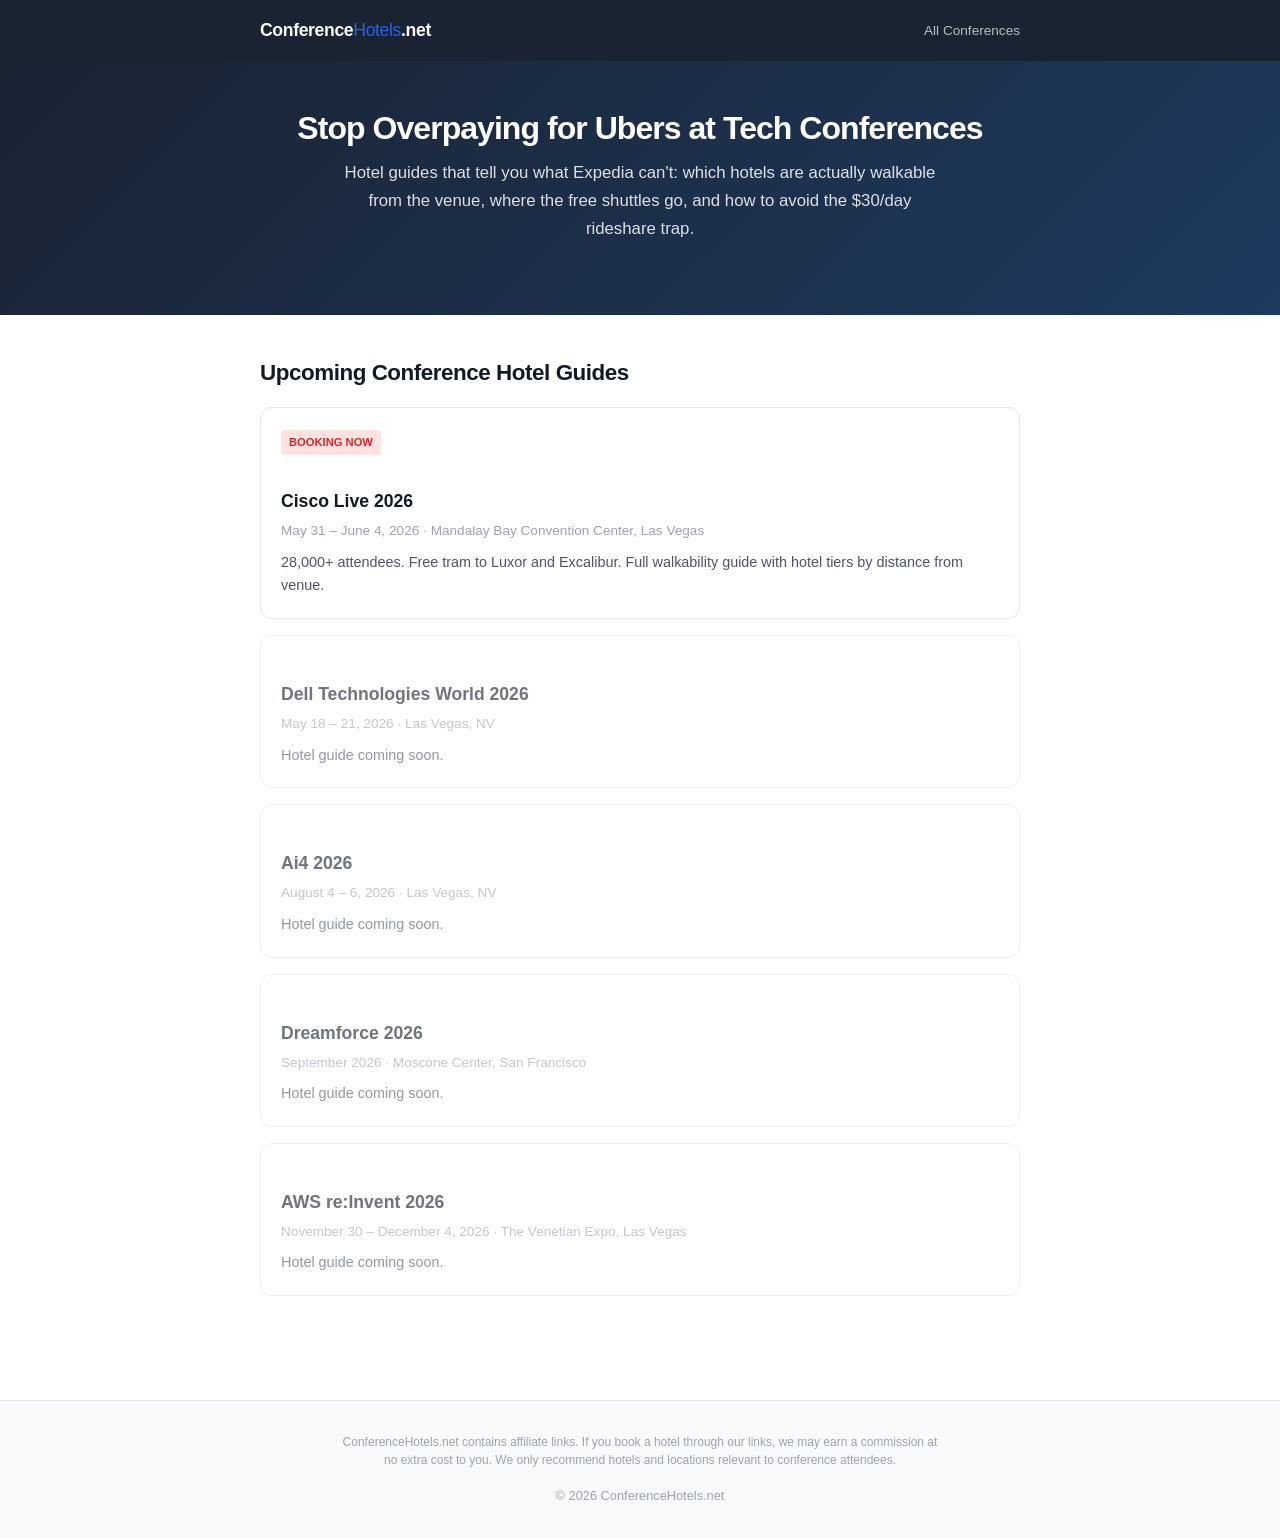
==== index.html @ 60aaa9cd "Add files via upload" ====
<!DOCTYPE html>
<html lang="en">
<head>
    <meta charset="UTF-8">
    <meta name="viewport" content="width=device-width, initial-scale=1.0">
    <title>Conference Hotels — Hotel Guides for Tech Conferences 2026</title>
    <meta name="description" content="Find the best hotels near major tech conferences. Walkability guides, transport tips, and booking links for Cisco Live, AWS re:Invent, Dreamforce, and more.">
    <link rel="canonical" href="https://conferencehotels.net/">
    <meta property="og:title" content="Conference Hotels — Where to Stay for Tech Conferences 2026">
    <meta property="og:description" content="Hotel guides with walkability info for major tech conferences. Stop overpaying for Ubers.">
    <meta property="og:url" content="https://conferencehotels.net/">
    <meta property="og:type" content="website">
    <link rel="stylesheet" href="styles.css">
</head>
<body>
    <header>
        <div class="container">
            <a href="/" class="logo">Conference<span>Hotels</span>.net</a>
            <nav>
                <a href="/">All Conferences</a>
            </nav>
        </div>
    </header>

    <section class="hero">
        <div class="container">
            <h1>Stop Overpaying for Ubers at Tech Conferences</h1>
            <p>Hotel guides that tell you what Expedia can't: which hotels are actually walkable from the venue, where the free shuttles go, and how to avoid the $30/day rideshare trap.</p>
        </div>
    </section>

    <div class="content">
        <div class="container">
            <h2>Upcoming Conference Hotel Guides</h2>

            <a href="/conferences/cisco-live-2026" class="conf-card">
                <span class="conf-badge">Booking Now</span>
                <h3>Cisco Live 2026</h3>
                <div class="conf-card-meta">May 31 – June 4, 2026 · Mandalay Bay Convention Center, Las Vegas</div>
                <p>28,000+ attendees. Free tram to Luxor and Excalibur. Full walkability guide with hotel tiers by distance from venue.</p>
            </a>

            <a href="#" class="conf-card" style="opacity:0.6; pointer-events:none;">
                <h3>Dell Technologies World 2026</h3>
                <div class="conf-card-meta">May 18 – 21, 2026 · Las Vegas, NV</div>
                <p>Hotel guide coming soon.</p>
            </a>

            <a href="#" class="conf-card" style="opacity:0.6; pointer-events:none;">
                <h3>Ai4 2026</h3>
                <div class="conf-card-meta">August 4 – 6, 2026 · Las Vegas, NV</div>
                <p>Hotel guide coming soon.</p>
            </a>

            <a href="#" class="conf-card" style="opacity:0.6; pointer-events:none;">
                <h3>Dreamforce 2026</h3>
                <div class="conf-card-meta">September 2026 · Moscone Center, San Francisco</div>
                <p>Hotel guide coming soon.</p>
            </a>

            <a href="#" class="conf-card" style="opacity:0.6; pointer-events:none;">
                <h3>AWS re:Invent 2026</h3>
                <div class="conf-card-meta">November 30 – December 4, 2026 · The Venetian Expo, Las Vegas</div>
                <p>Hotel guide coming soon.</p>
            </a>
        </div>
    </div>

    <footer>
        <div class="container">
            <p class="disclosure">ConferenceHotels.net contains affiliate links. If you book a hotel through our links, we may earn a commission at no extra cost to you. We only recommend hotels and locations relevant to conference attendees.</p>
            <p>&copy; 2026 ConferenceHotels.net</p>
        </div>
    </footer>
</body>
</html>
---- styles.css ----
/* Conference Hotels — Clean, professional, trust-forward design */
:root {
  --navy: #1a2332;
  --blue: #2563eb;
  --blue-light: #dbeafe;
  --green: #059669;
  --green-light: #d1fae5;
  --amber: #d97706;
  --amber-light: #fef3c7;
  --red: #dc2626;
  --red-light: #fee2e2;
  --gray-50: #f9fafb;
  --gray-100: #f3f4f6;
  --gray-200: #e5e7eb;
  --gray-400: #9ca3af;
  --gray-600: #4b5563;
  --gray-800: #1f2937;
  --gray-900: #111827;
  --font: -apple-system, BlinkMacSystemFont, 'Segoe UI', Roboto, sans-serif;
  --max-w: 800px;
}

* { margin: 0; padding: 0; box-sizing: border-box; }

body {
  font-family: var(--font);
  color: var(--gray-800);
  line-height: 1.65;
  background: #fff;
}

a { color: var(--blue); text-decoration: none; }
a:hover { text-decoration: underline; }

.container { max-width: var(--max-w); margin: 0 auto; padding: 0 1.25rem; }

/* Header */
header {
  background: var(--navy);
  color: #fff;
  padding: 1rem 0;
}
header .container {
  display: flex;
  justify-content: space-between;
  align-items: center;
}
.logo {
  font-size: 1.1rem;
  font-weight: 700;
  color: #fff;
  text-decoration: none;
  letter-spacing: -0.02em;
}
.logo span { color: var(--blue); font-weight: 400; }
header nav a {
  color: rgba(255,255,255,0.7);
  margin-left: 1.5rem;
  font-size: 0.85rem;
}
header nav a:hover { color: #fff; text-decoration: none; }

/* Hero */
.hero {
  background: linear-gradient(135deg, var(--navy) 0%, #1e3a5f 100%);
  color: #fff;
  padding: 3rem 0;
  text-align: center;
}
.hero h1 {
  font-size: 2rem;
  font-weight: 800;
  margin-bottom: 0.75rem;
  letter-spacing: -0.03em;
  line-height: 1.2;
}
.hero p {
  font-size: 1.05rem;
  opacity: 0.85;
  max-width: 600px;
  margin: 0 auto 1.5rem;
}

/* Conference Page Hero */
.conf-hero {
  background: linear-gradient(135deg, var(--navy) 0%, #1e3a5f 100%);
  color: #fff;
  padding: 2.5rem 0 2rem;
}
.conf-hero h1 {
  font-size: 1.8rem;
  font-weight: 800;
  letter-spacing: -0.02em;
  margin-bottom: 0.5rem;
  line-height: 1.2;
}
.conf-meta {
  display: flex;
  gap: 1.5rem;
  flex-wrap: wrap;
  font-size: 0.9rem;
  opacity: 0.85;
  margin-top: 0.75rem;
}
.conf-meta span::before {
  margin-right: 0.35rem;
}

/* CTA Button */
.cta {
  display: inline-block;
  background: var(--blue);
  color: #fff;
  padding: 0.75rem 1.5rem;
  border-radius: 8px;
  font-weight: 600;
  font-size: 0.95rem;
  text-decoration: none;
  transition: background 0.2s;
}
.cta:hover { background: #1d4ed8; text-decoration: none; }
.cta-outline {
  background: transparent;
  border: 2px solid rgba(255,255,255,0.5);
  color: #fff;
}
.cta-outline:hover { border-color: #fff; background: rgba(255,255,255,0.1); }

/* Content sections */
.content { padding: 2.5rem 0; }
.content h2 {
  font-size: 1.4rem;
  font-weight: 700;
  margin-bottom: 1rem;
  letter-spacing: -0.02em;
  color: var(--gray-900);
}
.content h3 {
  font-size: 1.1rem;
  font-weight: 600;
  margin: 1.5rem 0 0.5rem;
  color: var(--gray-900);
}
.content p { margin-bottom: 1rem; color: var(--gray-600); }

/* Hotel tier cards */
.tier {
  border: 1px solid var(--gray-200);
  border-radius: 12px;
  padding: 1.25rem;
  margin-bottom: 1rem;
}
.tier-header {
  display: flex;
  align-items: center;
  gap: 0.75rem;
  margin-bottom: 0.75rem;
}
.tier-badge {
  display: inline-block;
  padding: 0.25rem 0.75rem;
  border-radius: 20px;
  font-size: 0.75rem;
  font-weight: 700;
  text-transform: uppercase;
  letter-spacing: 0.04em;
}
.tier-connected { border-color: #bbf7d0; background: var(--green-light); }
.tier-connected .tier-badge { background: var(--green); color: #fff; }
.tier-walkable { border-color: var(--blue-light); background: #f0f7ff; }
.tier-walkable .tier-badge { background: var(--blue); color: #fff; }
.tier-monorail { border-color: var(--amber-light); background: #fffbeb; }
.tier-monorail .tier-badge { background: var(--amber); color: #fff; }
.tier-rideshare { border-color: var(--gray-200); }
.tier-rideshare .tier-badge { background: var(--gray-600); color: #fff; }

.tier h3 { margin: 0 0 0.25rem; font-size: 1rem; }
.tier p { font-size: 0.9rem; margin-bottom: 0.75rem; }

/* Hotel list inside tier */
.hotel-list {
  list-style: none;
  padding: 0;
}
.hotel-item {
  display: flex;
  justify-content: space-between;
  align-items: center;
  padding: 0.6rem 0;
  border-top: 1px solid var(--gray-100);
  gap: 0.75rem;
}
.hotel-item:first-child { border-top: none; }
.hotel-name {
  font-weight: 600;
  font-size: 0.9rem;
  color: var(--gray-800);
}
.hotel-detail {
  font-size: 0.8rem;
  color: var(--gray-400);
}
.hotel-link {
  font-size: 0.8rem;
  font-weight: 600;
  white-space: nowrap;
  background: var(--blue);
  color: #fff;
  padding: 0.35rem 0.75rem;
  border-radius: 6px;
}
.hotel-link:hover { background: #1d4ed8; text-decoration: none; }

/* Quick facts box */
.quick-facts {
  background: var(--gray-50);
  border: 1px solid var(--gray-200);
  border-radius: 12px;
  padding: 1.25rem;
  margin: 1.5rem 0;
}
.quick-facts h3 { margin: 0 0 0.75rem; }
.fact-grid {
  display: grid;
  grid-template-columns: 1fr 1fr;
  gap: 0.5rem;
}
.fact {
  font-size: 0.85rem;
  color: var(--gray-600);
}
.fact strong {
  color: var(--gray-800);
}

/* Main CTA block */
.cta-block {
  background: linear-gradient(135deg, var(--blue) 0%, #1d4ed8 100%);
  color: #fff;
  border-radius: 12px;
  padding: 1.5rem;
  text-align: center;
  margin: 2rem 0;
}
.cta-block h3 {
  color: #fff;
  margin: 0 0 0.5rem;
  font-size: 1.15rem;
}
.cta-block p {
  color: rgba(255,255,255,0.85);
  margin-bottom: 1rem;
  font-size: 0.9rem;
}
.cta-block .cta {
  background: #fff;
  color: var(--blue);
  font-size: 1rem;
  padding: 0.85rem 2rem;
}
.cta-block .cta:hover { background: var(--gray-100); }

/* Transport tip */
.transport-tip {
  background: var(--green-light);
  border-left: 4px solid var(--green);
  border-radius: 0 8px 8px 0;
  padding: 1rem 1.25rem;
  margin: 1.5rem 0;
  font-size: 0.9rem;
}
.transport-tip strong { color: var(--green); }

/* Conference cards on homepage */
.conf-card {
  display: block;
  border: 1px solid var(--gray-200);
  border-radius: 12px;
  padding: 1.25rem;
  margin-bottom: 1rem;
  text-decoration: none;
  color: var(--gray-800);
  transition: all 0.2s;
}
.conf-card:hover {
  border-color: var(--blue);
  box-shadow: 0 4px 12px rgba(37,99,235,0.1);
  text-decoration: none;
}
.conf-card h3 { font-size: 1.1rem; margin-bottom: 0.25rem; color: var(--gray-900); }
.conf-card-meta {
  font-size: 0.85rem;
  color: var(--gray-400);
  margin-bottom: 0.5rem;
}
.conf-card p { font-size: 0.9rem; color: var(--gray-600); margin: 0; }
.conf-card .conf-badge {
  display: inline-block;
  padding: 0.2rem 0.5rem;
  background: var(--red-light);
  color: var(--red);
  border-radius: 4px;
  font-size: 0.7rem;
  font-weight: 700;
  text-transform: uppercase;
  margin-bottom: 0.5rem;
}

/* Footer */
footer {
  background: var(--gray-50);
  border-top: 1px solid var(--gray-200);
  padding: 2rem 0;
  margin-top: 3rem;
  font-size: 0.8rem;
  color: var(--gray-400);
  text-align: center;
}
footer a { color: var(--gray-400); }
.disclosure {
  max-width: 600px;
  margin: 0 auto 1rem;
  font-size: 0.75rem;
  line-height: 1.5;
}

/* Mobile */
@media (max-width: 640px) {
  .hero h1, .conf-hero h1 { font-size: 1.4rem; }
  .conf-meta { font-size: 0.8rem; gap: 0.75rem; }
  .fact-grid { grid-template-columns: 1fr; }
  header .container { flex-direction: column; gap: 0.5rem; }
  header nav a { margin-left: 0.75rem; }
  .hotel-item { flex-direction: column; align-items: flex-start; gap: 0.4rem; }
}
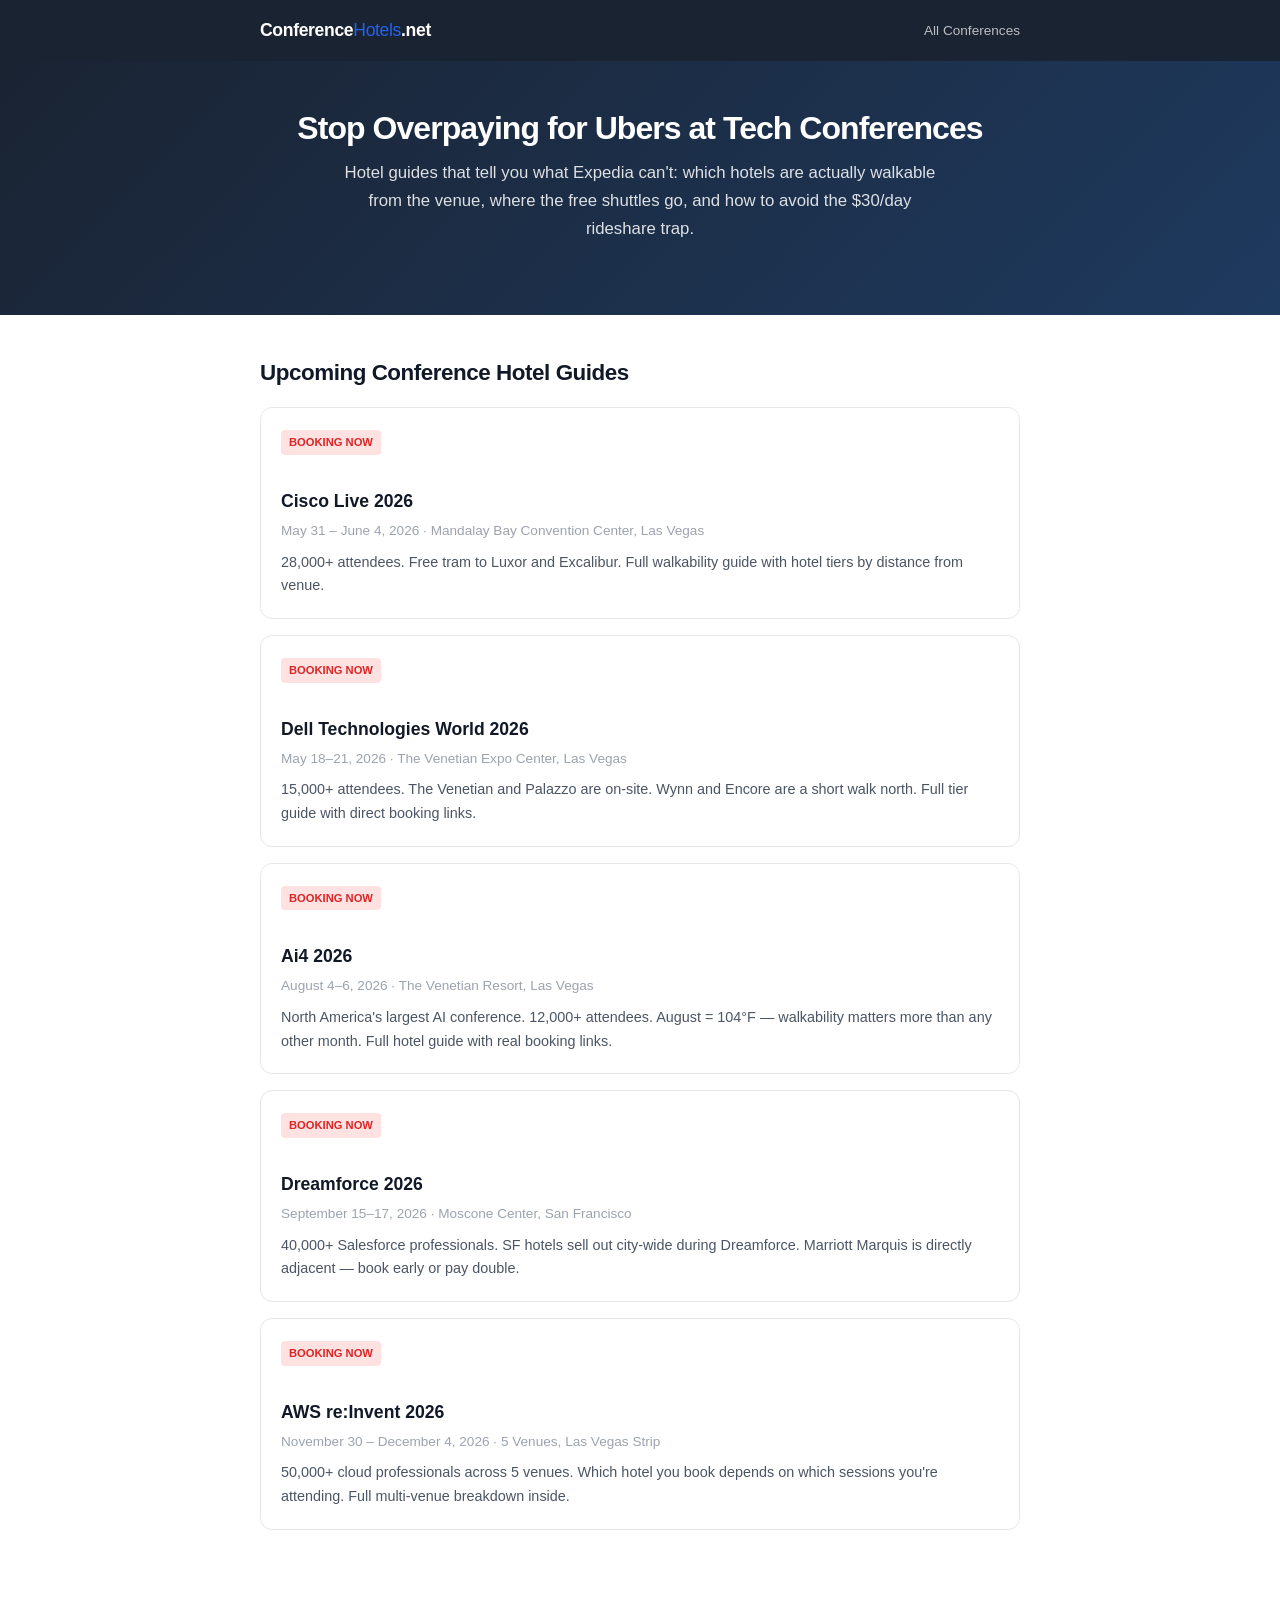
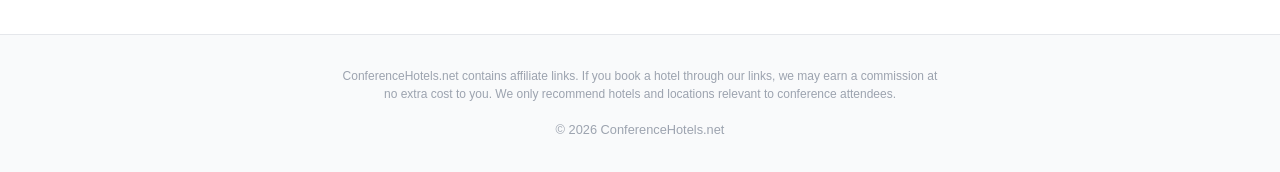
==== commit 8c7ca8af: "Add files via upload" ====
--- a/index.html
+++ b/index.html
@@ -4,8 +4,9 @@
     <meta charset="UTF-8">
     <meta name="viewport" content="width=device-width, initial-scale=1.0">
     <title>Conference Hotels — Hotel Guides for Tech Conferences 2026</title>
-    <meta name="description" content="Find the best hotels near major tech conferences. Walkability guides, transport tips, and booking links for Cisco Live, AWS re:Invent, Dreamforce, and more.">
+    <meta name="description" content="Find the best hotels near major tech conferences. Walkability guides, transport tips, and booking links for Cisco Live, Dell Technologies World, Ai4, Dreamforce, AWS re:Invent, and more.">
     <link rel="canonical" href="https://conferencehotels.net/">
+    <meta name="google-site-verification" content="J3U2SEmcypv307ivO7h_2_zQb-S7PcGPleN_Dxt6Fdo" />
     <meta property="og:title" content="Conference Hotels — Where to Stay for Tech Conferences 2026">
     <meta property="og:description" content="Hotel guides with walkability info for major tech conferences. Stop overpaying for Ubers.">
     <meta property="og:url" content="https://conferencehotels.net/">
@@ -40,28 +41,32 @@
                 <p>28,000+ attendees. Free tram to Luxor and Excalibur. Full walkability guide with hotel tiers by distance from venue.</p>
             </a>
 
-            <a href="#" class="conf-card" style="opacity:0.6; pointer-events:none;">
+            <a href="/conferences/dell-technologies-world-2026" class="conf-card">
+                <span class="conf-badge">Booking Now</span>
                 <h3>Dell Technologies World 2026</h3>
-                <div class="conf-card-meta">May 18 – 21, 2026 · Las Vegas, NV</div>
-                <p>Hotel guide coming soon.</p>
+                <div class="conf-card-meta">May 18–21, 2026 · The Venetian Expo Center, Las Vegas</div>
+                <p>15,000+ attendees. The Venetian and Palazzo are on-site. Wynn and Encore are a short walk north. Full tier guide with direct booking links.</p>
             </a>
 
-            <a href="#" class="conf-card" style="opacity:0.6; pointer-events:none;">
+            <a href="/conferences/ai4-2026" class="conf-card">
+                <span class="conf-badge">Booking Now</span>
                 <h3>Ai4 2026</h3>
-                <div class="conf-card-meta">August 4 – 6, 2026 · Las Vegas, NV</div>
-                <p>Hotel guide coming soon.</p>
+                <div class="conf-card-meta">August 4–6, 2026 · The Venetian Resort, Las Vegas</div>
+                <p>North America's largest AI conference. 12,000+ attendees. August = 104°F — walkability matters more than any other month. Full hotel guide with real booking links.</p>
             </a>
 
-            <a href="#" class="conf-card" style="opacity:0.6; pointer-events:none;">
+            <a href="/conferences/dreamforce-2026" class="conf-card">
+                <span class="conf-badge">Booking Now</span>
                 <h3>Dreamforce 2026</h3>
-                <div class="conf-card-meta">September 2026 · Moscone Center, San Francisco</div>
-                <p>Hotel guide coming soon.</p>
+                <div class="conf-card-meta">September 15–17, 2026 · Moscone Center, San Francisco</div>
+                <p>40,000+ Salesforce professionals. SF hotels sell out city-wide during Dreamforce. Marriott Marquis is directly adjacent — book early or pay double.</p>
             </a>
 
-            <a href="#" class="conf-card" style="opacity:0.6; pointer-events:none;">
+            <a href="/conferences/aws-reinvent-2026" class="conf-card">
+                <span class="conf-badge">Booking Now</span>
                 <h3>AWS re:Invent 2026</h3>
-                <div class="conf-card-meta">November 30 – December 4, 2026 · The Venetian Expo, Las Vegas</div>
-                <p>Hotel guide coming soon.</p>
+                <div class="conf-card-meta">November 30 – December 4, 2026 · 5 Venues, Las Vegas Strip</div>
+                <p>50,000+ cloud professionals across 5 venues. Which hotel you book depends on which sessions you're attending. Full multi-venue breakdown inside.</p>
             </a>
         </div>
     </div>
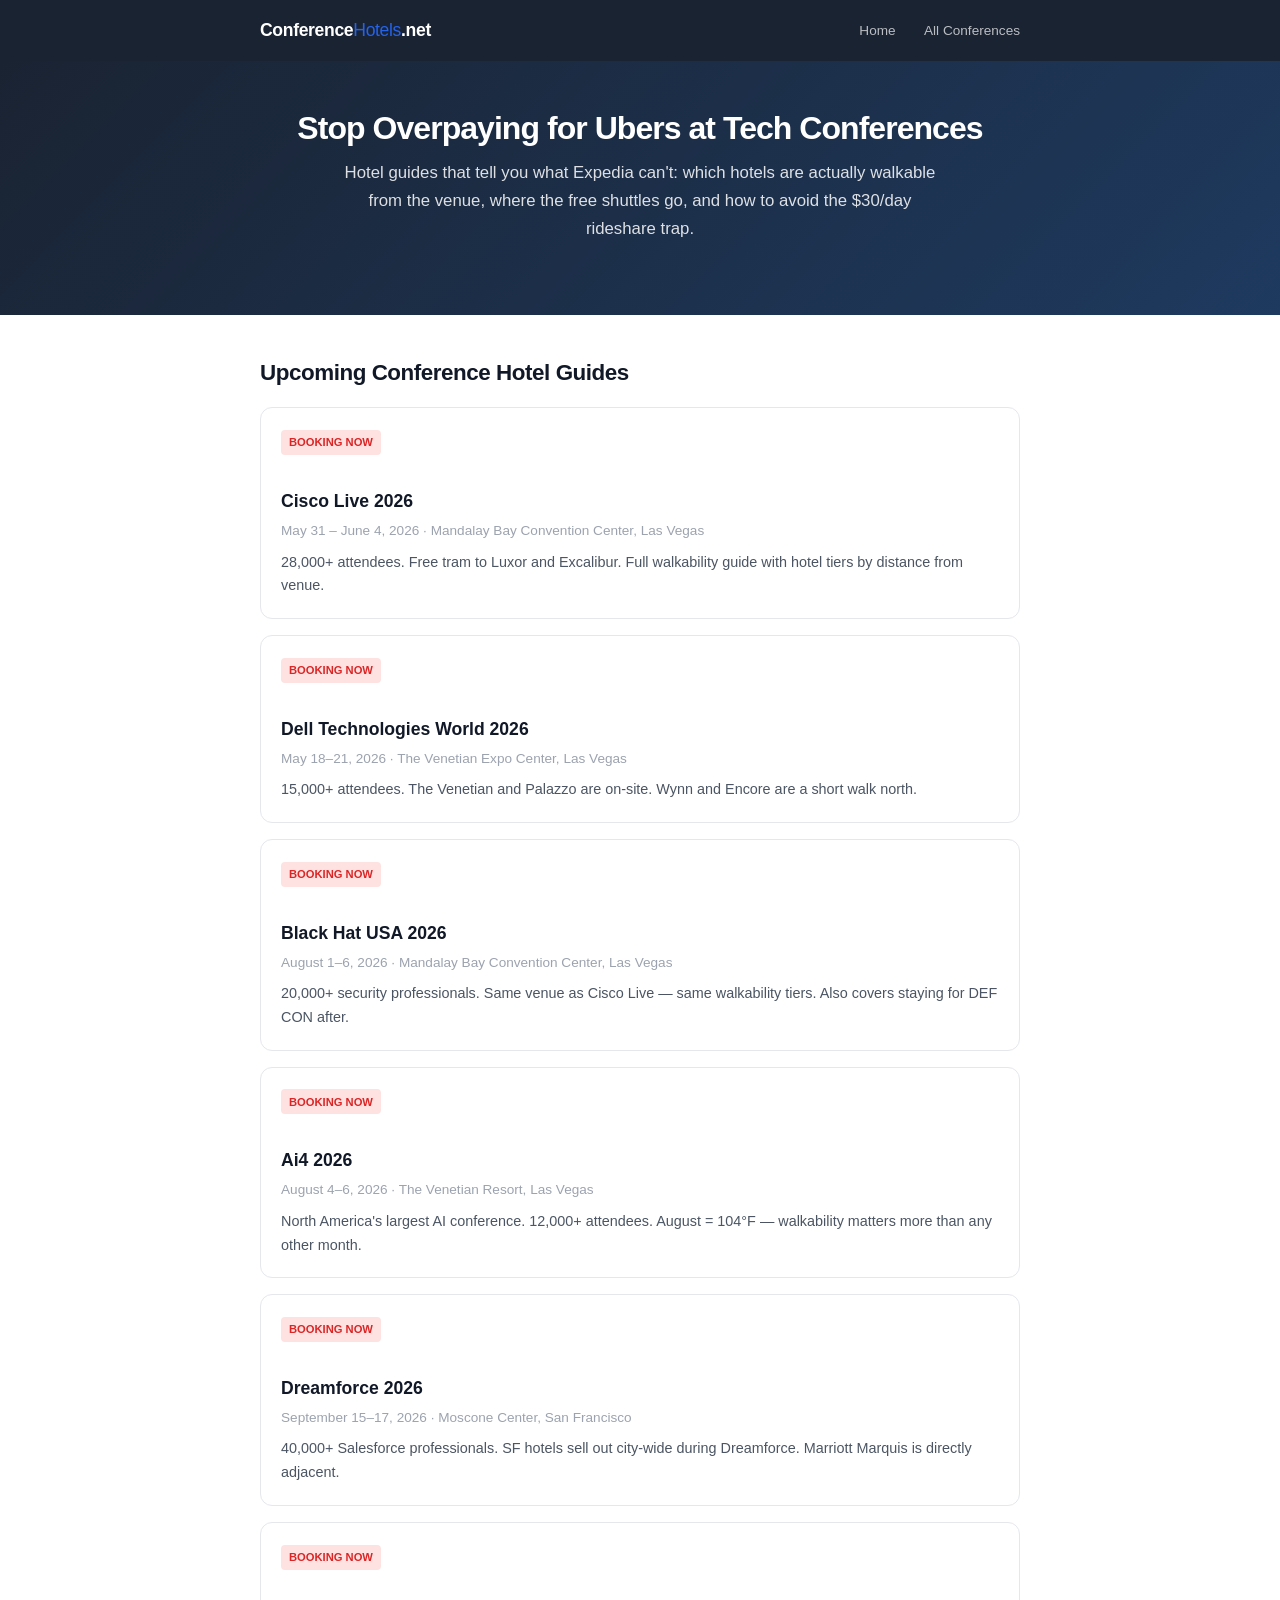
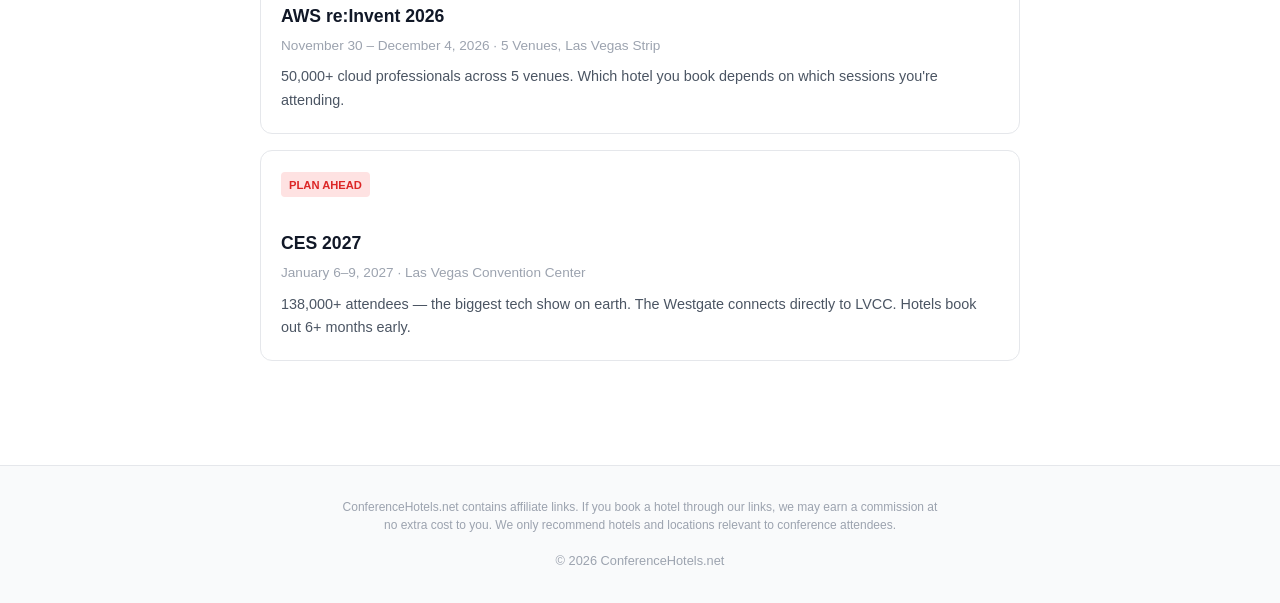
==== commit 1ea3bcdc: "Add files via upload" ====
--- a/index.html
+++ b/index.html
@@ -3,11 +3,11 @@
 <head>
     <meta charset="UTF-8">
     <meta name="viewport" content="width=device-width, initial-scale=1.0">
-    <title>Conference Hotels — Hotel Guides for Tech Conferences 2026</title>
-    <meta name="description" content="Find the best hotels near major tech conferences. Walkability guides, transport tips, and booking links for Cisco Live, Dell Technologies World, Ai4, Dreamforce, AWS re:Invent, and more.">
+    <title>Conference Hotels — Hotel Guides for Tech Conferences 2026–2027</title>
+    <meta name="description" content="Find the best hotels near major tech conferences. Walkability guides, transport tips, and direct booking links for Cisco Live, Black Hat, CES, Dreamforce, AWS re:Invent, and more.">
     <link rel="canonical" href="https://conferencehotels.net/">
     <meta name="google-site-verification" content="J3U2SEmcypv307ivO7h_2_zQb-S7PcGPleN_Dxt6Fdo" />
-    <meta property="og:title" content="Conference Hotels — Where to Stay for Tech Conferences 2026">
+    <meta property="og:title" content="Conference Hotels — Where to Stay for Tech Conferences 2026–2027">
     <meta property="og:description" content="Hotel guides with walkability info for major tech conferences. Stop overpaying for Ubers.">
     <meta property="og:url" content="https://conferencehotels.net/">
     <meta property="og:type" content="website">
@@ -18,7 +18,8 @@
         <div class="container">
             <a href="/" class="logo">Conference<span>Hotels</span>.net</a>
             <nav>
-                <a href="/">All Conferences</a>
+                <a href="/">Home</a>
+                <a href="/conferences">All Conferences</a>
             </nav>
         </div>
     </header>
@@ -45,28 +46,42 @@
                 <span class="conf-badge">Booking Now</span>
                 <h3>Dell Technologies World 2026</h3>
                 <div class="conf-card-meta">May 18–21, 2026 · The Venetian Expo Center, Las Vegas</div>
-                <p>15,000+ attendees. The Venetian and Palazzo are on-site. Wynn and Encore are a short walk north. Full tier guide with direct booking links.</p>
+                <p>15,000+ attendees. The Venetian and Palazzo are on-site. Wynn and Encore are a short walk north.</p>
+            </a>
+
+            <a href="/conferences/black-hat-2026" class="conf-card">
+                <span class="conf-badge">Booking Now</span>
+                <h3>Black Hat USA 2026</h3>
+                <div class="conf-card-meta">August 1–6, 2026 · Mandalay Bay Convention Center, Las Vegas</div>
+                <p>20,000+ security professionals. Same venue as Cisco Live — same walkability tiers. Also covers staying for DEF CON after.</p>
             </a>
 
             <a href="/conferences/ai4-2026" class="conf-card">
                 <span class="conf-badge">Booking Now</span>
                 <h3>Ai4 2026</h3>
                 <div class="conf-card-meta">August 4–6, 2026 · The Venetian Resort, Las Vegas</div>
-                <p>North America's largest AI conference. 12,000+ attendees. August = 104°F — walkability matters more than any other month. Full hotel guide with real booking links.</p>
+                <p>North America's largest AI conference. 12,000+ attendees. August = 104°F — walkability matters more than any other month.</p>
             </a>
 
             <a href="/conferences/dreamforce-2026" class="conf-card">
                 <span class="conf-badge">Booking Now</span>
                 <h3>Dreamforce 2026</h3>
                 <div class="conf-card-meta">September 15–17, 2026 · Moscone Center, San Francisco</div>
-                <p>40,000+ Salesforce professionals. SF hotels sell out city-wide during Dreamforce. Marriott Marquis is directly adjacent — book early or pay double.</p>
+                <p>40,000+ Salesforce professionals. SF hotels sell out city-wide during Dreamforce. Marriott Marquis is directly adjacent.</p>
             </a>
 
             <a href="/conferences/aws-reinvent-2026" class="conf-card">
                 <span class="conf-badge">Booking Now</span>
                 <h3>AWS re:Invent 2026</h3>
                 <div class="conf-card-meta">November 30 – December 4, 2026 · 5 Venues, Las Vegas Strip</div>
-                <p>50,000+ cloud professionals across 5 venues. Which hotel you book depends on which sessions you're attending. Full multi-venue breakdown inside.</p>
+                <p>50,000+ cloud professionals across 5 venues. Which hotel you book depends on which sessions you're attending.</p>
+            </a>
+
+            <a href="/conferences/ces-2027" class="conf-card">
+                <span class="conf-badge">Plan Ahead</span>
+                <h3>CES 2027</h3>
+                <div class="conf-card-meta">January 6–9, 2027 · Las Vegas Convention Center</div>
+                <p>138,000+ attendees — the biggest tech show on earth. The Westgate connects directly to LVCC. Hotels book out 6+ months early.</p>
             </a>
         </div>
     </div>
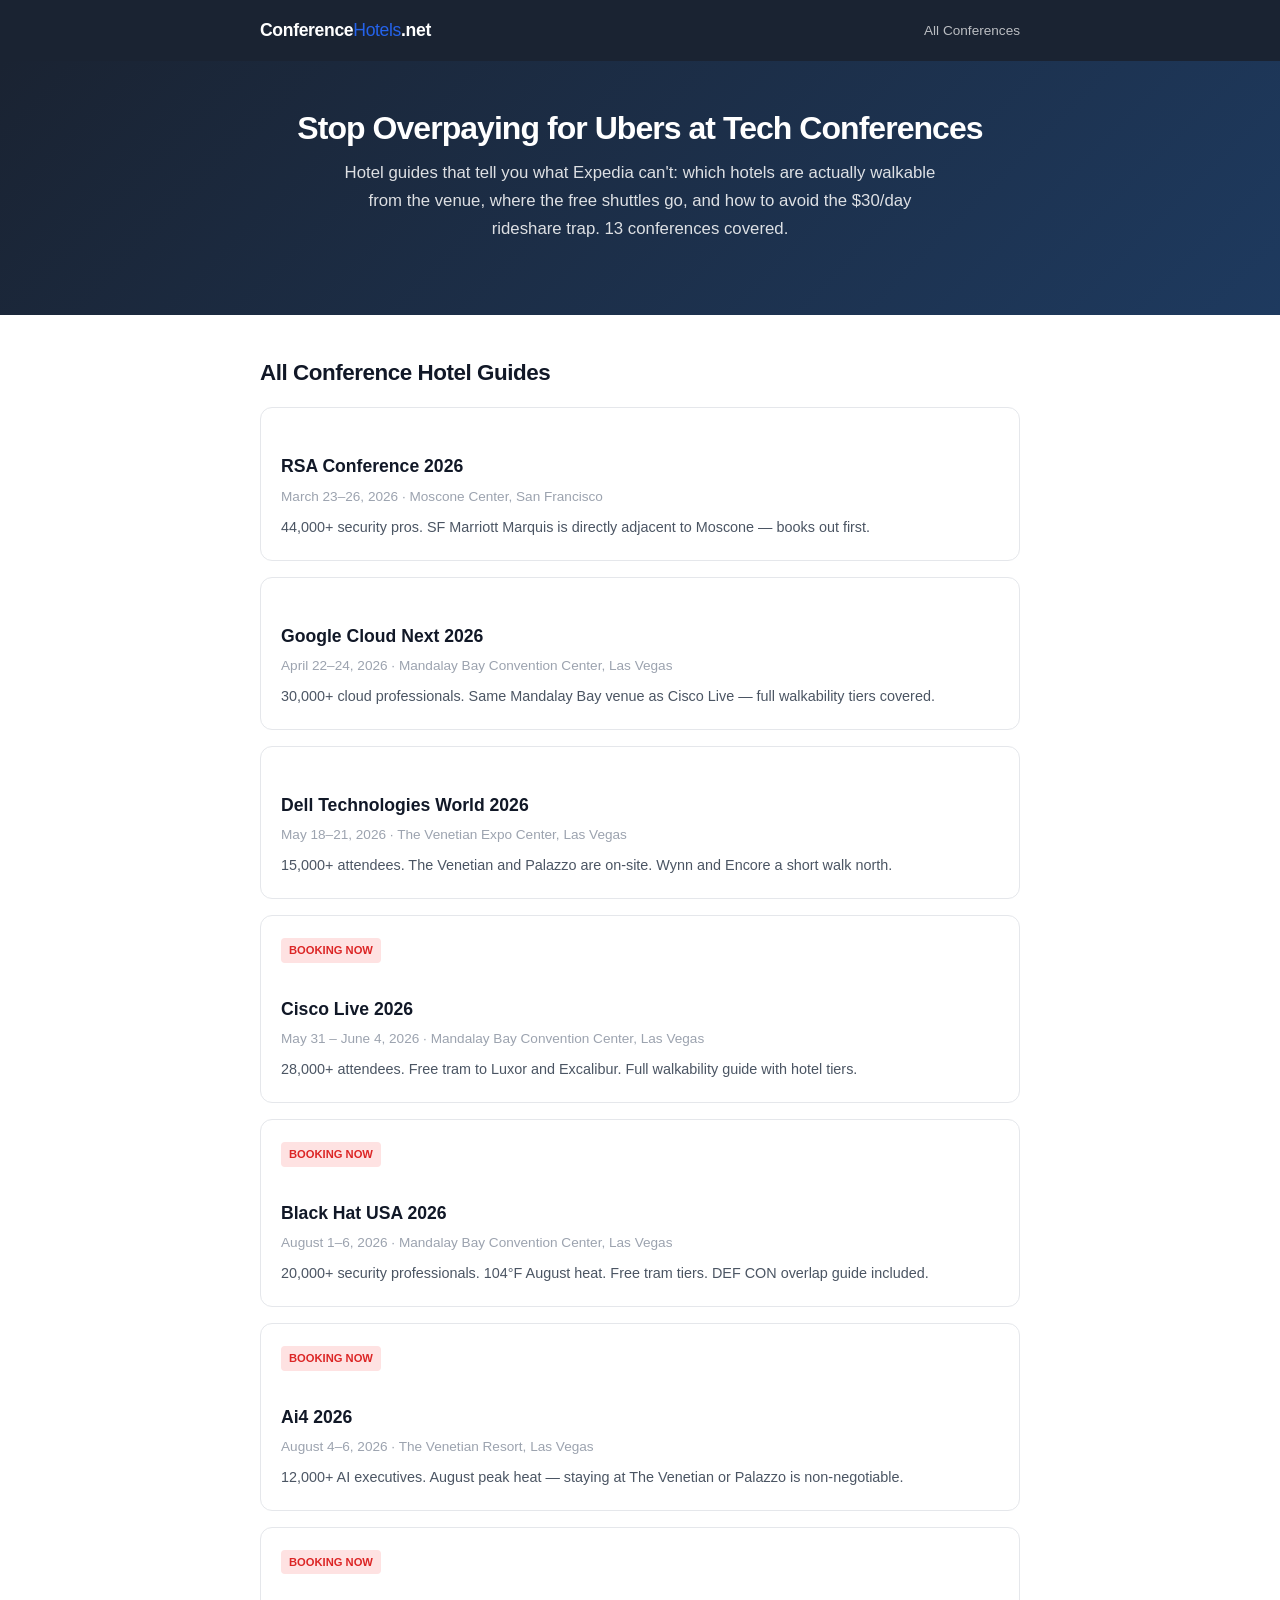
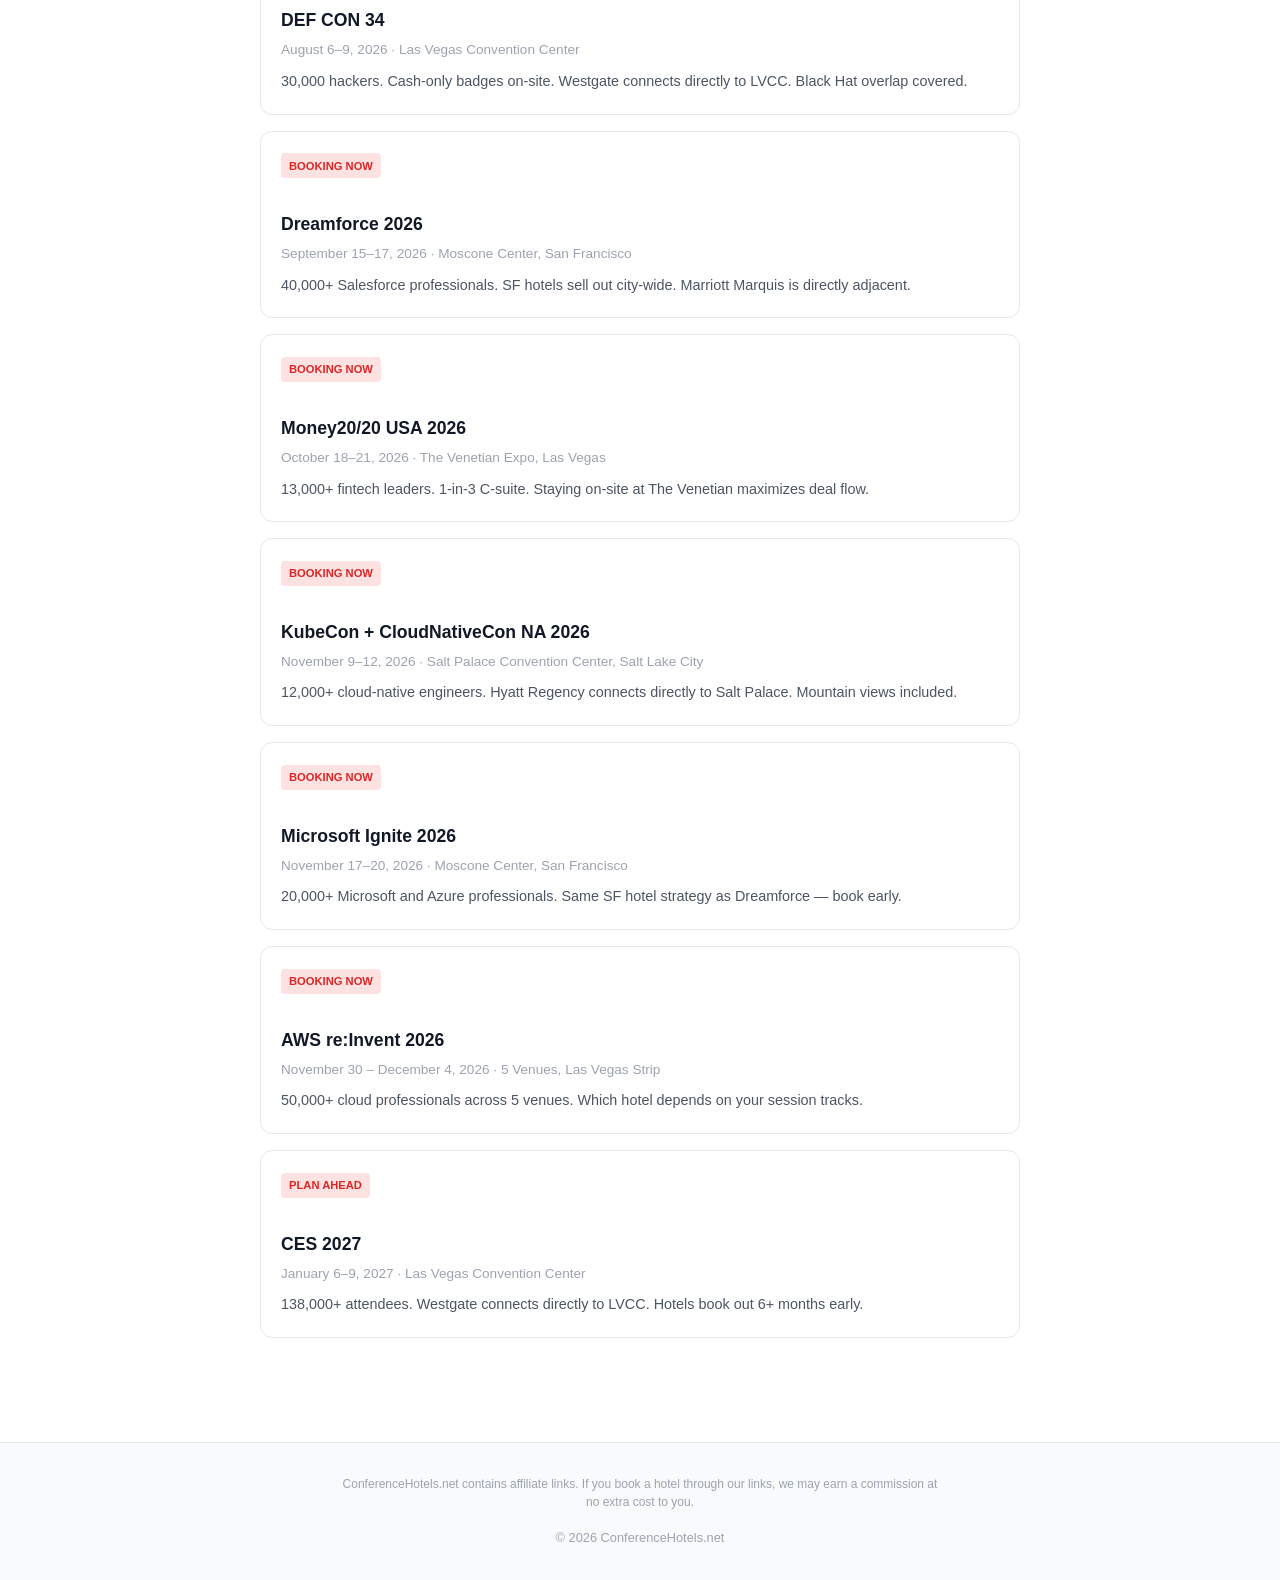
==== commit e5759357: "Add files via upload" ====
--- a/index.html
+++ b/index.html
@@ -4,7 +4,7 @@
     <meta charset="UTF-8">
     <meta name="viewport" content="width=device-width, initial-scale=1.0">
     <title>Conference Hotels — Hotel Guides for Tech Conferences 2026–2027</title>
-    <meta name="description" content="Find the best hotels near major tech conferences. Walkability guides, transport tips, and direct booking links for Cisco Live, Black Hat, CES, Dreamforce, AWS re:Invent, and more.">
+    <meta name="description" content="Find the best hotels near major tech conferences. Walkability guides, transport tips, and direct booking links for Cisco Live, Black Hat, DEF CON, CES, Dreamforce, AWS re:Invent, and more.">
     <link rel="canonical" href="https://conferencehotels.net/">
     <meta name="google-site-verification" content="J3U2SEmcypv307ivO7h_2_zQb-S7PcGPleN_Dxt6Fdo" />
     <meta property="og:title" content="Conference Hotels — Where to Stay for Tech Conferences 2026–2027">
@@ -18,7 +18,6 @@
         <div class="container">
             <a href="/" class="logo">Conference<span>Hotels</span>.net</a>
             <nav>
-                <a href="/">Home</a>
                 <a href="/conferences">All Conferences</a>
             </nav>
         </div>
@@ -27,68 +26,107 @@
     <section class="hero">
         <div class="container">
             <h1>Stop Overpaying for Ubers at Tech Conferences</h1>
-            <p>Hotel guides that tell you what Expedia can't: which hotels are actually walkable from the venue, where the free shuttles go, and how to avoid the $30/day rideshare trap.</p>
+            <p>Hotel guides that tell you what Expedia can't: which hotels are actually walkable from the venue, where the free shuttles go, and how to avoid the $30/day rideshare trap. 13 conferences covered.</p>
         </div>
     </section>
 
     <div class="content">
         <div class="container">
-            <h2>Upcoming Conference Hotel Guides</h2>
+            <h2>All Conference Hotel Guides</h2>
+
+            <a href="/conferences/rsa-conference-2026" class="conf-card">
+                <h3>RSA Conference 2026</h3>
+                <div class="conf-card-meta">March 23–26, 2026 · Moscone Center, San Francisco</div>
+                <p>44,000+ security pros. SF Marriott Marquis is directly adjacent to Moscone — books out first.</p>
+            </a>
+
+            <a href="/conferences/google-cloud-next-2026" class="conf-card">
+                <h3 style="border-color:#ff6600">Google Cloud Next 2026</h3>
+                <div class="conf-card-meta">April 22–24, 2026 · Mandalay Bay Convention Center, Las Vegas</div>
+                <p>30,000+ cloud professionals. Same Mandalay Bay venue as Cisco Live — full walkability tiers covered.</p>
+            </a>
+
+            <a href="/conferences/dell-technologies-world-2026" class="conf-card">
+                <h3>Dell Technologies World 2026</h3>
+                <div class="conf-card-meta">May 18–21, 2026 · The Venetian Expo Center, Las Vegas</div>
+                <p>15,000+ attendees. The Venetian and Palazzo are on-site. Wynn and Encore a short walk north.</p>
+            </a>
 
             <a href="/conferences/cisco-live-2026" class="conf-card">
                 <span class="conf-badge">Booking Now</span>
                 <h3>Cisco Live 2026</h3>
                 <div class="conf-card-meta">May 31 – June 4, 2026 · Mandalay Bay Convention Center, Las Vegas</div>
-                <p>28,000+ attendees. Free tram to Luxor and Excalibur. Full walkability guide with hotel tiers by distance from venue.</p>
-            </a>
-
-            <a href="/conferences/dell-technologies-world-2026" class="conf-card">
-                <span class="conf-badge">Booking Now</span>
-                <h3>Dell Technologies World 2026</h3>
-                <div class="conf-card-meta">May 18–21, 2026 · The Venetian Expo Center, Las Vegas</div>
-                <p>15,000+ attendees. The Venetian and Palazzo are on-site. Wynn and Encore are a short walk north.</p>
+                <p>28,000+ attendees. Free tram to Luxor and Excalibur. Full walkability guide with hotel tiers.</p>
             </a>
 
             <a href="/conferences/black-hat-2026" class="conf-card">
                 <span class="conf-badge">Booking Now</span>
                 <h3>Black Hat USA 2026</h3>
                 <div class="conf-card-meta">August 1–6, 2026 · Mandalay Bay Convention Center, Las Vegas</div>
-                <p>20,000+ security professionals. Same venue as Cisco Live — same walkability tiers. Also covers staying for DEF CON after.</p>
+                <p>20,000+ security professionals. 104°F August heat. Free tram tiers. DEF CON overlap guide included.</p>
             </a>
 
             <a href="/conferences/ai4-2026" class="conf-card">
                 <span class="conf-badge">Booking Now</span>
                 <h3>Ai4 2026</h3>
                 <div class="conf-card-meta">August 4–6, 2026 · The Venetian Resort, Las Vegas</div>
-                <p>North America's largest AI conference. 12,000+ attendees. August = 104°F — walkability matters more than any other month.</p>
+                <p>12,000+ AI executives. August peak heat — staying at The Venetian or Palazzo is non-negotiable.</p>
+            </a>
+
+            <a href="/conferences/defcon-2026" class="conf-card">
+                <span class="conf-badge">Booking Now</span>
+                <h3>DEF CON 34</h3>
+                <div class="conf-card-meta">August 6–9, 2026 · Las Vegas Convention Center</div>
+                <p>30,000 hackers. Cash-only badges on-site. Westgate connects directly to LVCC. Black Hat overlap covered.</p>
             </a>
 
             <a href="/conferences/dreamforce-2026" class="conf-card">
                 <span class="conf-badge">Booking Now</span>
                 <h3>Dreamforce 2026</h3>
                 <div class="conf-card-meta">September 15–17, 2026 · Moscone Center, San Francisco</div>
-                <p>40,000+ Salesforce professionals. SF hotels sell out city-wide during Dreamforce. Marriott Marquis is directly adjacent.</p>
+                <p>40,000+ Salesforce professionals. SF hotels sell out city-wide. Marriott Marquis is directly adjacent.</p>
+            </a>
+
+            <a href="/conferences/money20-20-2026" class="conf-card">
+                <span class="conf-badge">Booking Now</span>
+                <h3>Money20/20 USA 2026</h3>
+                <div class="conf-card-meta">October 18–21, 2026 · The Venetian Expo, Las Vegas</div>
+                <p>13,000+ fintech leaders. 1-in-3 C-suite. Staying on-site at The Venetian maximizes deal flow.</p>
+            </a>
+
+            <a href="/conferences/kubecon-2026" class="conf-card">
+                <span class="conf-badge">Booking Now</span>
+                <h3>KubeCon + CloudNativeCon NA 2026</h3>
+                <div class="conf-card-meta">November 9–12, 2026 · Salt Palace Convention Center, Salt Lake City</div>
+                <p>12,000+ cloud-native engineers. Hyatt Regency connects directly to Salt Palace. Mountain views included.</p>
+            </a>
+
+            <a href="/conferences/microsoft-ignite-2026" class="conf-card">
+                <span class="conf-badge">Booking Now</span>
+                <h3>Microsoft Ignite 2026</h3>
+                <div class="conf-card-meta">November 17–20, 2026 · Moscone Center, San Francisco</div>
+                <p>20,000+ Microsoft and Azure professionals. Same SF hotel strategy as Dreamforce — book early.</p>
             </a>
 
             <a href="/conferences/aws-reinvent-2026" class="conf-card">
                 <span class="conf-badge">Booking Now</span>
                 <h3>AWS re:Invent 2026</h3>
                 <div class="conf-card-meta">November 30 – December 4, 2026 · 5 Venues, Las Vegas Strip</div>
-                <p>50,000+ cloud professionals across 5 venues. Which hotel you book depends on which sessions you're attending.</p>
+                <p>50,000+ cloud professionals across 5 venues. Which hotel depends on your session tracks.</p>
             </a>
 
             <a href="/conferences/ces-2027" class="conf-card">
                 <span class="conf-badge">Plan Ahead</span>
                 <h3>CES 2027</h3>
                 <div class="conf-card-meta">January 6–9, 2027 · Las Vegas Convention Center</div>
-                <p>138,000+ attendees — the biggest tech show on earth. The Westgate connects directly to LVCC. Hotels book out 6+ months early.</p>
+                <p>138,000+ attendees. Westgate connects directly to LVCC. Hotels book out 6+ months early.</p>
             </a>
         </div>
     </div>
 
     <footer>
         <div class="container">
-            <p class="disclosure">ConferenceHotels.net contains affiliate links. If you book a hotel through our links, we may earn a commission at no extra cost to you. We only recommend hotels and locations relevant to conference attendees.</p>
+            <p class="disclosure">ConferenceHotels.net contains affiliate links. If you book a hotel through our links, we may earn a commission at no extra cost to you.</p>
             <p>&copy; 2026 ConferenceHotels.net</p>
         </div>
     </footer>
